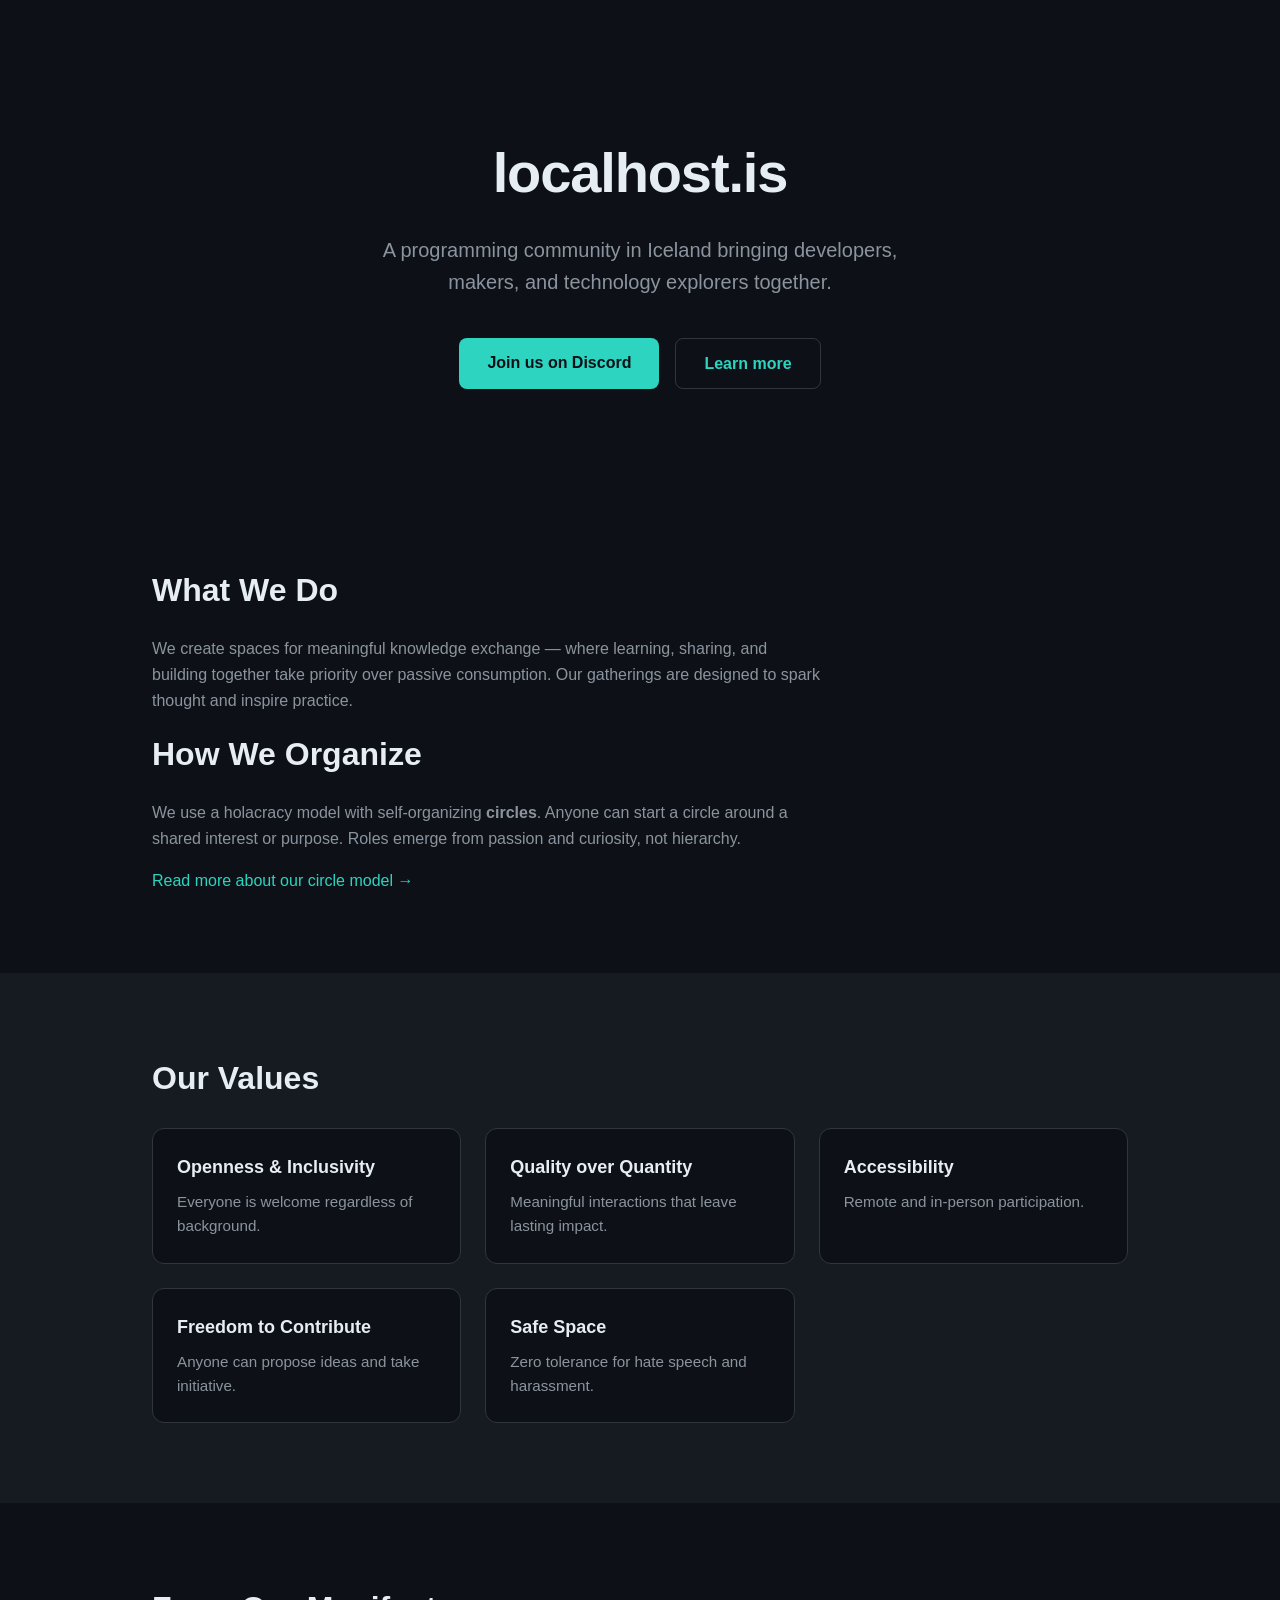
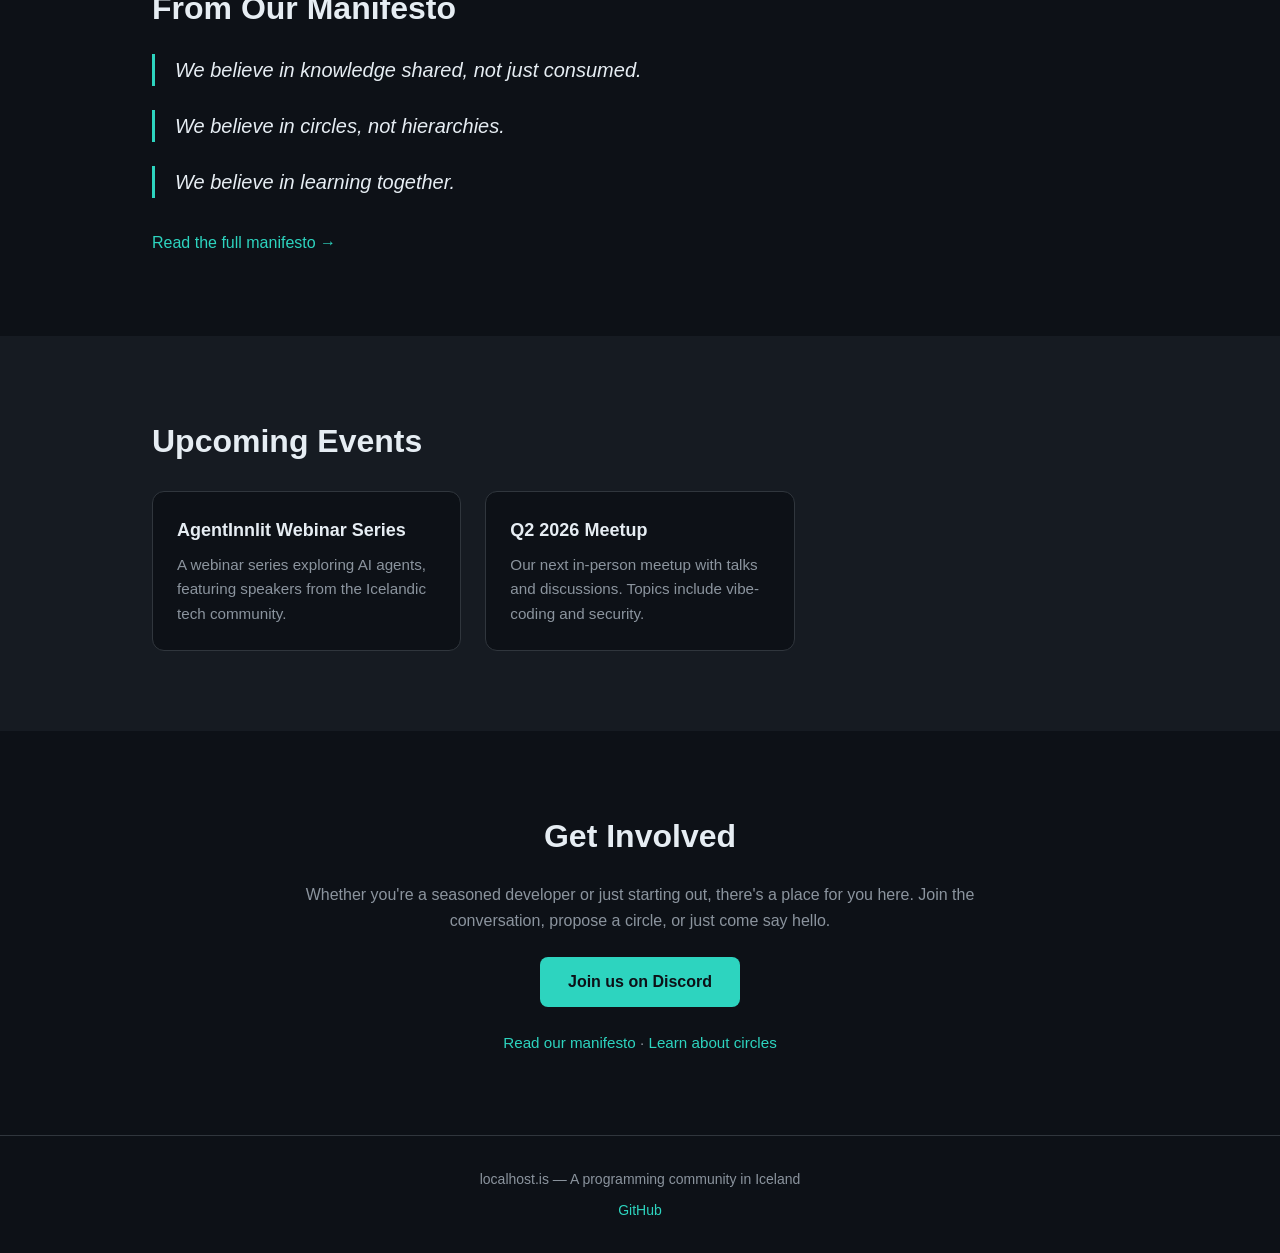
==== site/index.html @ b1ea74cc "Add landing page website in site/ directory Plain HTML + CSS landing page for the localhost.is commu" ====
<!DOCTYPE html>
<html lang="en">
<head>
  <meta charset="UTF-8">
  <meta name="viewport" content="width=device-width, initial-scale=1.0">
  <title>localhost.is — A programming community in Iceland</title>
  <meta name="description" content="A programming community in Iceland bringing developers, makers, and technology explorers together.">
  <link rel="stylesheet" href="style.css">
</head>
<body>

  <!-- ============ HERO ============ -->
  <header class="hero">
    <div class="container">
      <h1>localhost.is</h1>
      <p class="tagline">A programming community in Iceland bringing developers, makers, and technology explorers together.</p>
      <div class="hero-actions">
        <a href="https://discord.gg/PZ6g9e8a" class="btn btn-primary">Join us on Discord</a>
        <a href="#about" class="btn btn-secondary">Learn more</a>
      </div>
    </div>
  </header>

  <main>

    <!-- ============ ABOUT ============ -->
    <section id="about" class="section">
      <div class="container">
        <h2>What We Do</h2>
        <p>We create spaces for meaningful knowledge exchange — where learning, sharing, and building together take priority over passive consumption. Our gatherings are designed to spark thought and inspire practice.</p>

        <h2>How We Organize</h2>
        <p>We use a holacracy model with self-organizing <strong>circles</strong>. Anyone can start a circle around a shared interest or purpose. Roles emerge from passion and curiosity, not hierarchy.</p>
        <p><a href="circles.html">Read more about our circle model &rarr;</a></p>
      </div>
    </section>

    <!-- ============ VALUES ============ -->
    <section id="values" class="section section-alt">
      <div class="container">
        <h2>Our Values</h2>
        <div class="card-grid">
          <div class="card">
            <h3>Openness &amp; Inclusivity</h3>
            <p>Everyone is welcome regardless of background.</p>
          </div>
          <div class="card">
            <h3>Quality over Quantity</h3>
            <p>Meaningful interactions that leave lasting impact.</p>
          </div>
          <div class="card">
            <h3>Accessibility</h3>
            <p>Remote and in-person participation.</p>
          </div>
          <div class="card">
            <h3>Freedom to Contribute</h3>
            <p>Anyone can propose ideas and take initiative.</p>
          </div>
          <div class="card">
            <h3>Safe Space</h3>
            <p>Zero tolerance for hate speech and harassment.</p>
          </div>
        </div>
      </div>
    </section>

    <!-- ============ MANIFESTO ============ -->
    <section id="manifesto" class="section">
      <div class="container">
        <h2>From Our Manifesto</h2>
        <div class="quotes">
          <blockquote>We believe in knowledge shared, not just consumed.</blockquote>
          <blockquote>We believe in circles, not hierarchies.</blockquote>
          <blockquote>We believe in learning together.</blockquote>
        </div>
        <p><a href="manifesto.html">Read the full manifesto &rarr;</a></p>
      </div>
    </section>

    <!-- ============ EVENTS ============ -->
    <section id="events" class="section section-alt">
      <div class="container">
        <h2>Upcoming Events</h2>
        <!--
          HOW TO ADD AN EVENT:
          Copy one of the <div class="card"> blocks below, fill in the details,
          and place it inside the <div class="card-grid">.

          HOW TO REMOVE AN EVENT:
          Delete the entire <div class="card">...</div> block for that event.
        -->
        <div class="card-grid">
          <div class="card">
            <h3>AgentInnlit Webinar Series</h3>
            <p>A webinar series exploring AI agents, featuring speakers from the Icelandic tech community.</p>
          </div>
          <div class="card">
            <h3>Q2 2026 Meetup</h3>
            <p>Our next in-person meetup with talks and discussions. Topics include vibe-coding and security.</p>
          </div>
        </div>
      </div>
    </section>

    <!-- ============ GET INVOLVED ============ -->
    <section id="get-involved" class="section">
      <div class="container">
        <h2>Get Involved</h2>
        <p>Whether you're a seasoned developer or just starting out, there's a place for you here. Join the conversation, propose a circle, or just come say hello.</p>
        <div class="hero-actions">
          <a href="https://discord.gg/PZ6g9e8a" class="btn btn-primary">Join us on Discord</a>
        </div>
        <p class="secondary-links">
          <a href="manifesto.html">Read our manifesto</a>
          &middot;
          <a href="circles.html">Learn about circles</a>
        </p>
      </div>
    </section>

  </main>

  <!-- ============ FOOTER ============ -->
  <footer class="footer">
    <div class="container">
      <p>localhost.is &mdash; A programming community in Iceland</p>
      <p><a href="https://github.com/koddsson/localhost.is">GitHub</a></p>
    </div>
  </footer>

</body>
</html>
---- site/style.css ----
/* ============ RESET & BASE ============ */

*,
*::before,
*::after {
  margin: 0;
  padding: 0;
  box-sizing: border-box;
}

:root {
  --bg: #0d1117;
  --bg-alt: #161b22;
  --text: #e6edf3;
  --text-muted: #8b949e;
  --accent: #2dd4bf;
  --accent-hover: #5eead4;
  --border: #30363d;
}

html {
  scroll-behavior: smooth;
}

body {
  font-family: -apple-system, BlinkMacSystemFont, "Segoe UI", Helvetica, Arial, sans-serif, "Apple Color Emoji", "Segoe UI Emoji";
  background: var(--bg);
  color: var(--text);
  line-height: 1.6;
}

a {
  color: var(--accent);
  text-decoration: none;
}

a:hover {
  color: var(--accent-hover);
  text-decoration: underline;
}

/* ============ LAYOUT ============ */

.container {
  max-width: 64rem;
  margin: 0 auto;
  padding: 0 1.5rem;
}

.section {
  padding: 5rem 0;
}

.section-alt {
  background: var(--bg-alt);
}

/* ============ HERO ============ */

.hero {
  padding: 8rem 0 6rem;
  text-align: center;
}

.hero h1 {
  font-size: 3.5rem;
  font-weight: 800;
  letter-spacing: -0.02em;
  margin-bottom: 1rem;
}

.tagline {
  font-size: 1.25rem;
  color: var(--text-muted);
  max-width: 36rem;
  margin: 0 auto 2.5rem;
}

.hero-actions {
  display: flex;
  gap: 1rem;
  justify-content: center;
  flex-wrap: wrap;
}

/* ============ BUTTONS ============ */

.btn {
  display: inline-block;
  padding: 0.75rem 1.75rem;
  border-radius: 0.5rem;
  font-size: 1rem;
  font-weight: 600;
  text-decoration: none;
  transition: background 0.15s, color 0.15s;
}

.btn:hover {
  text-decoration: none;
}

.btn-primary {
  background: var(--accent);
  color: var(--bg);
}

.btn-primary:hover {
  background: var(--accent-hover);
  color: var(--bg);
}

.btn-secondary {
  background: transparent;
  color: var(--accent);
  border: 1px solid var(--border);
}

.btn-secondary:hover {
  background: var(--bg-alt);
  color: var(--accent-hover);
}

/* ============ TYPOGRAPHY ============ */

.section h2 {
  font-size: 2rem;
  font-weight: 700;
  margin-bottom: 1.25rem;
}

.section p {
  color: var(--text-muted);
  max-width: 42rem;
  margin-bottom: 1rem;
}

.section p:last-child {
  margin-bottom: 0;
}

/* ============ CARD GRID ============ */

.card-grid {
  display: grid;
  grid-template-columns: repeat(auto-fill, minmax(16rem, 1fr));
  gap: 1.5rem;
  margin-top: 1.5rem;
}

.card {
  background: var(--bg);
  border: 1px solid var(--border);
  border-radius: 0.75rem;
  padding: 1.5rem;
}

.section-alt .card {
  background: var(--bg);
}

.card h3 {
  font-size: 1.125rem;
  font-weight: 600;
  margin-bottom: 0.5rem;
  color: var(--text);
}

.card p {
  font-size: 0.95rem;
  color: var(--text-muted);
}

/* ============ QUOTES ============ */

.quotes {
  display: flex;
  flex-direction: column;
  gap: 1.5rem;
  margin-bottom: 2rem;
}

blockquote {
  font-size: 1.25rem;
  font-style: italic;
  color: var(--text);
  border-left: 3px solid var(--accent);
  padding-left: 1.25rem;
}

/* ============ SECONDARY LINKS ============ */

.secondary-links {
  margin-top: 1.5rem;
  font-size: 0.95rem;
}

/* ============ GET INVOLVED ============ */

#get-involved {
  text-align: center;
}

#get-involved p {
  margin-left: auto;
  margin-right: auto;
}

#get-involved .hero-actions {
  margin-top: 1.5rem;
}

/* ============ FOOTER ============ */

.footer {
  border-top: 1px solid var(--border);
  padding: 2rem 0;
  text-align: center;
}

.footer p {
  color: var(--text-muted);
  font-size: 0.875rem;
  margin-bottom: 0.5rem;
}

.footer p:last-child {
  margin-bottom: 0;
}

/* ============ SUBPAGE HEADER ============ */

.page-header {
  padding: 3rem 0 2rem;
  border-bottom: 1px solid var(--border);
}

.page-header h1 {
  font-size: 2.5rem;
  font-weight: 800;
  letter-spacing: -0.02em;
}

.back-link {
  display: inline-block;
  font-size: 0.875rem;
  margin-bottom: 1rem;
}

/* ============ PROSE ============ */

.prose {
  max-width: 42rem;
}

.prose h2 {
  font-size: 1.5rem;
  font-weight: 700;
  margin-top: 2.5rem;
  margin-bottom: 0.75rem;
}

.prose h2:first-child {
  margin-top: 0;
}

.prose p {
  color: var(--text-muted);
  margin-bottom: 1rem;
}

.prose ul,
.prose ol {
  color: var(--text-muted);
  padding-left: 1.5rem;
  margin-bottom: 1rem;
}

.prose li {
  margin-bottom: 0.5rem;
}

.prose blockquote {
  margin-top: 1.5rem;
  font-size: 1rem;
  font-style: normal;
}

/* ============ RESPONSIVE ============ */

@media (max-width: 640px) {
  .hero {
    padding: 5rem 0 4rem;
  }

  .hero h1 {
    font-size: 2.5rem;
  }

  .tagline {
    font-size: 1.1rem;
  }

  .section {
    padding: 3.5rem 0;
  }

  .section h2 {
    font-size: 1.5rem;
  }

  blockquote {
    font-size: 1.1rem;
  }
}
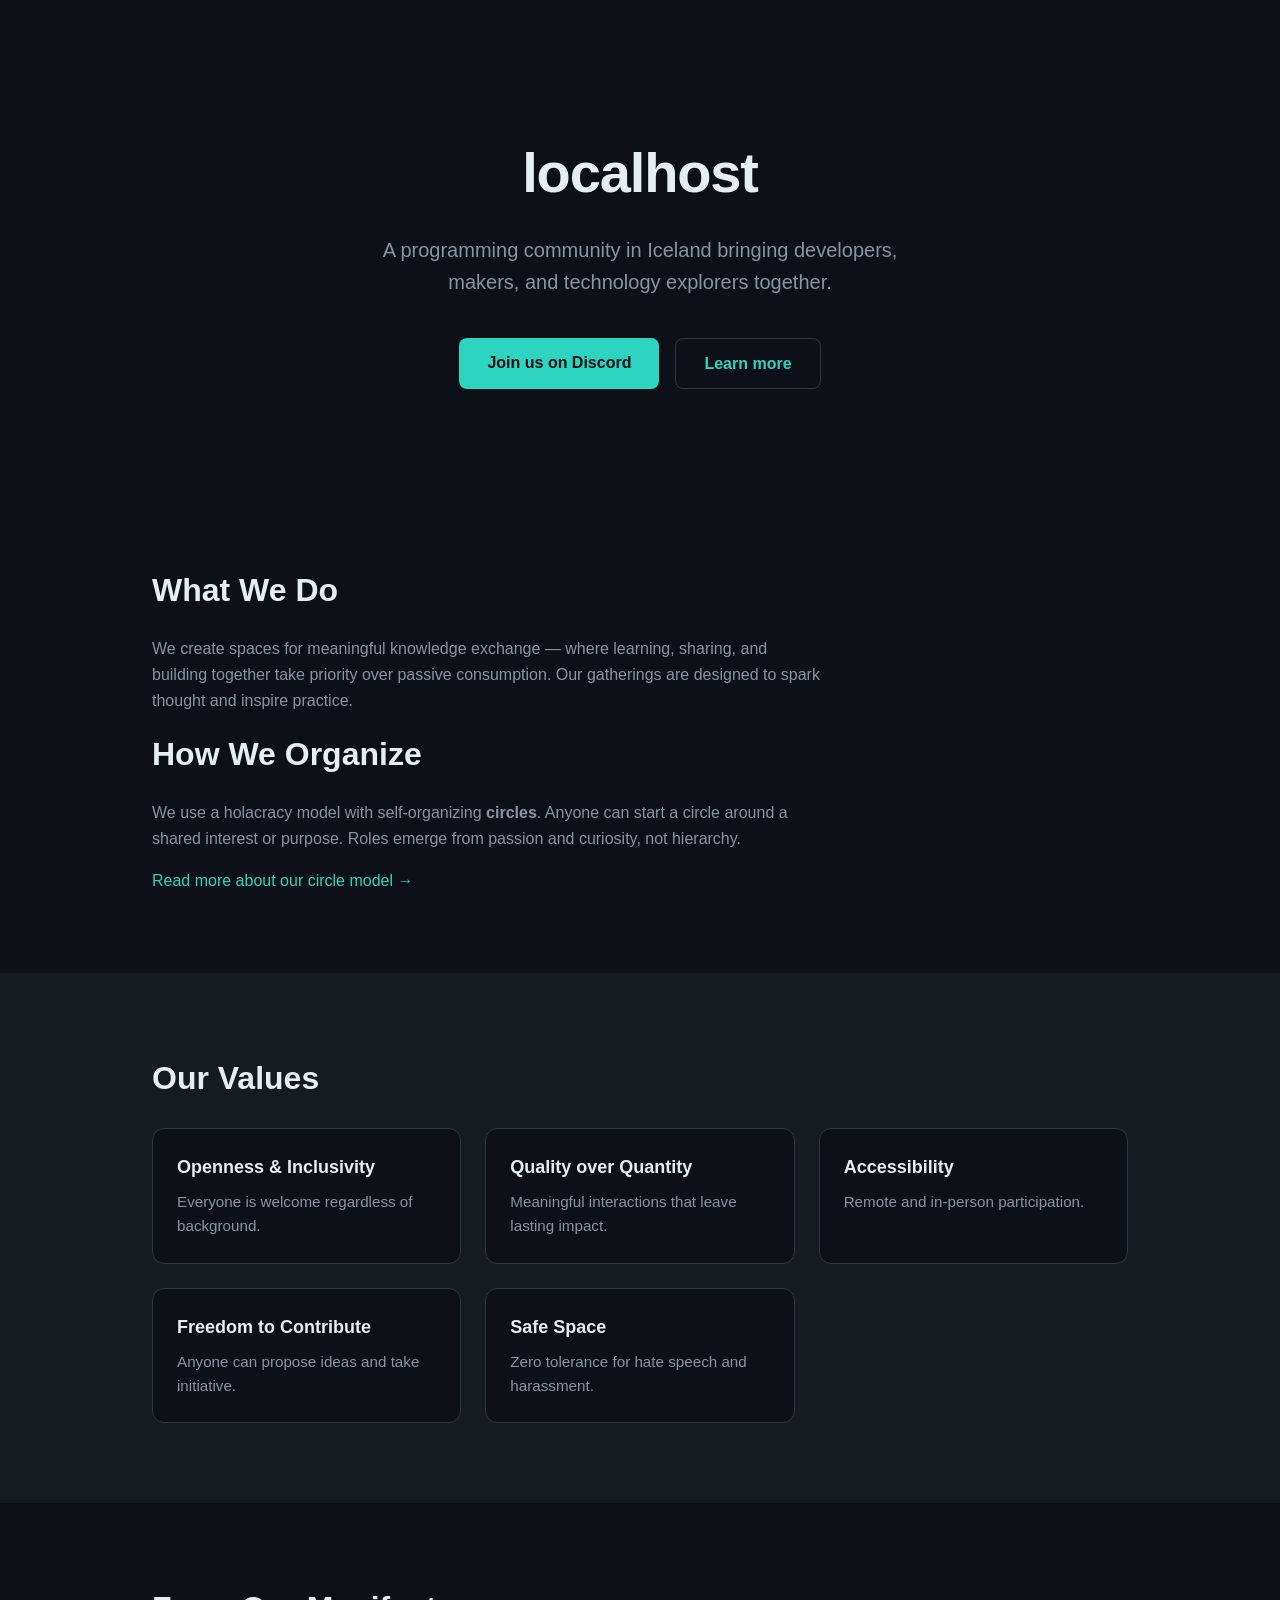
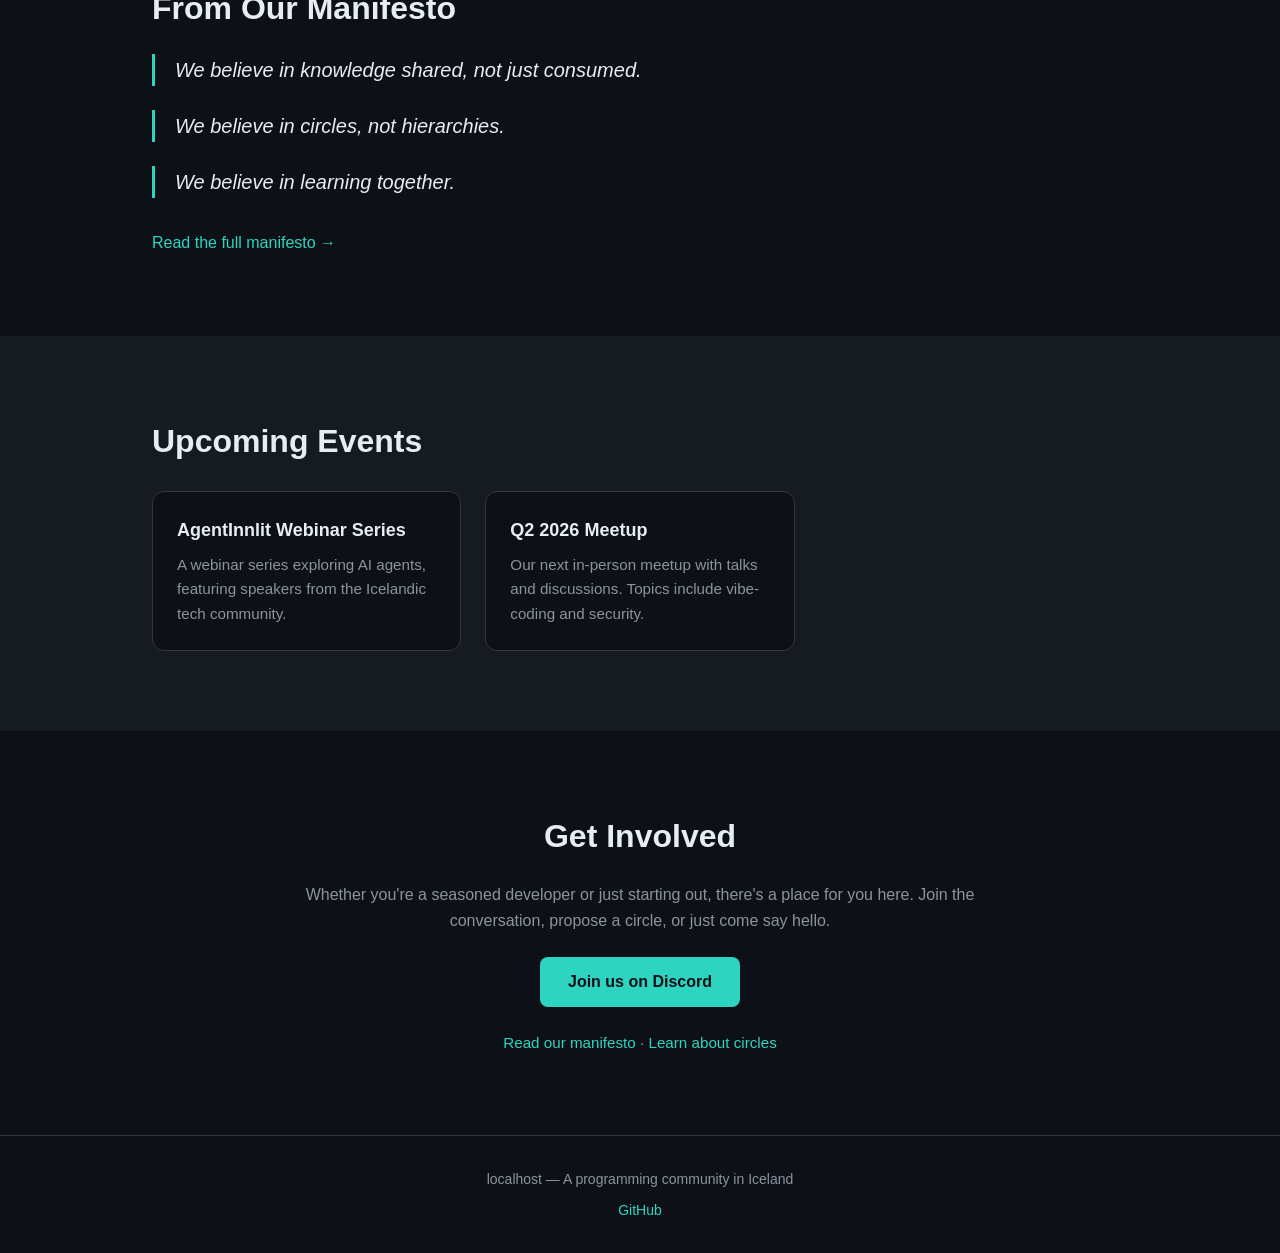
==== commit cbd310a1: "Rename localhost.is to localhost across the site The domain isn't locked down yet, so use the plain " ====
--- a/site/index.html
+++ b/site/index.html
@@ -3,7 +3,7 @@
 <head>
   <meta charset="UTF-8">
   <meta name="viewport" content="width=device-width, initial-scale=1.0">
-  <title>localhost.is — A programming community in Iceland</title>
+  <title>localhost — A programming community in Iceland</title>
   <meta name="description" content="A programming community in Iceland bringing developers, makers, and technology explorers together.">
   <link rel="stylesheet" href="style.css">
 </head>
@@ -12,7 +12,7 @@
   <!-- ============ HERO ============ -->
   <header class="hero">
     <div class="container">
-      <h1>localhost.is</h1>
+      <h1>localhost</h1>
       <p class="tagline">A programming community in Iceland bringing developers, makers, and technology explorers together.</p>
       <div class="hero-actions">
         <a href="https://discord.gg/PZ6g9e8a" class="btn btn-primary">Join us on Discord</a>
@@ -123,8 +123,8 @@
   <!-- ============ FOOTER ============ -->
   <footer class="footer">
     <div class="container">
-      <p>localhost.is &mdash; A programming community in Iceland</p>
-      <p><a href="https://github.com/koddsson/localhost.is">GitHub</a></p>
+      <p>localhost &mdash; A programming community in Iceland</p>
+      <p><a href="https://github.com/koddsson/localhost">GitHub</a></p>
     </div>
   </footer>
 
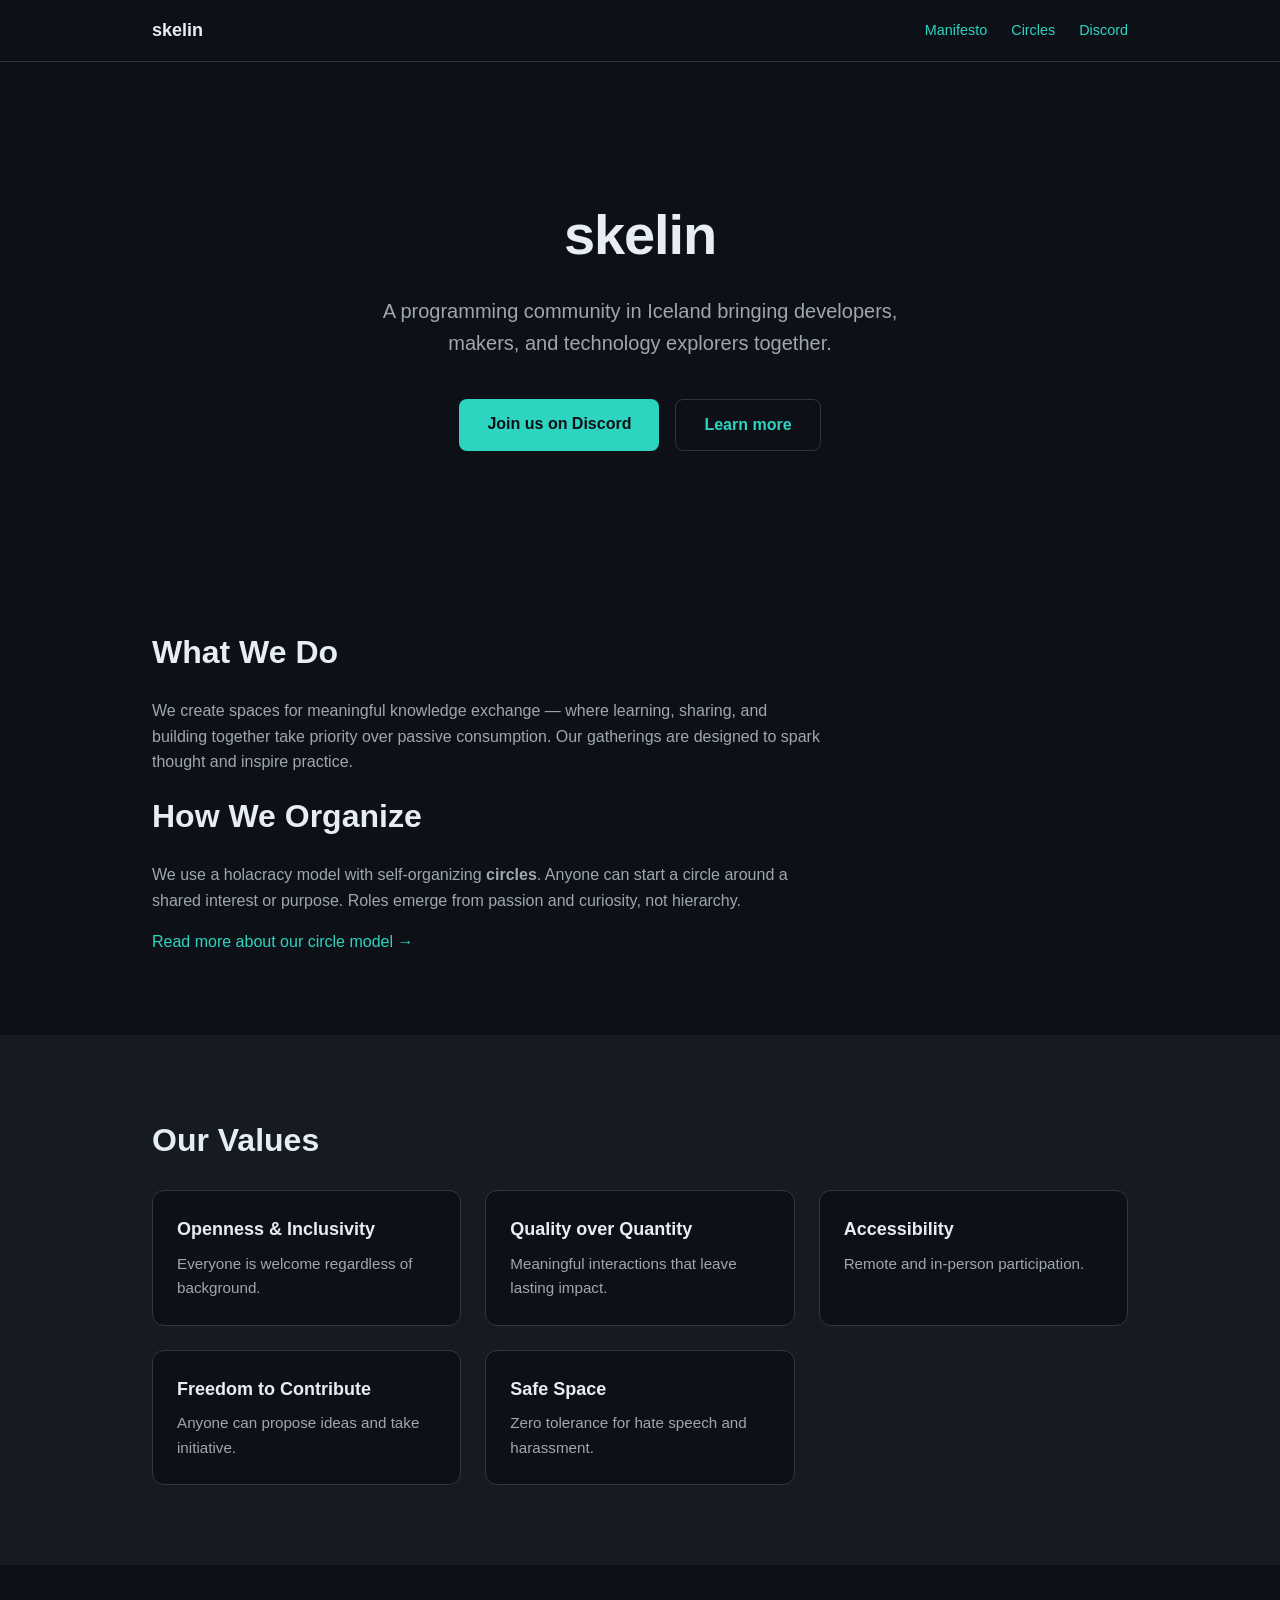
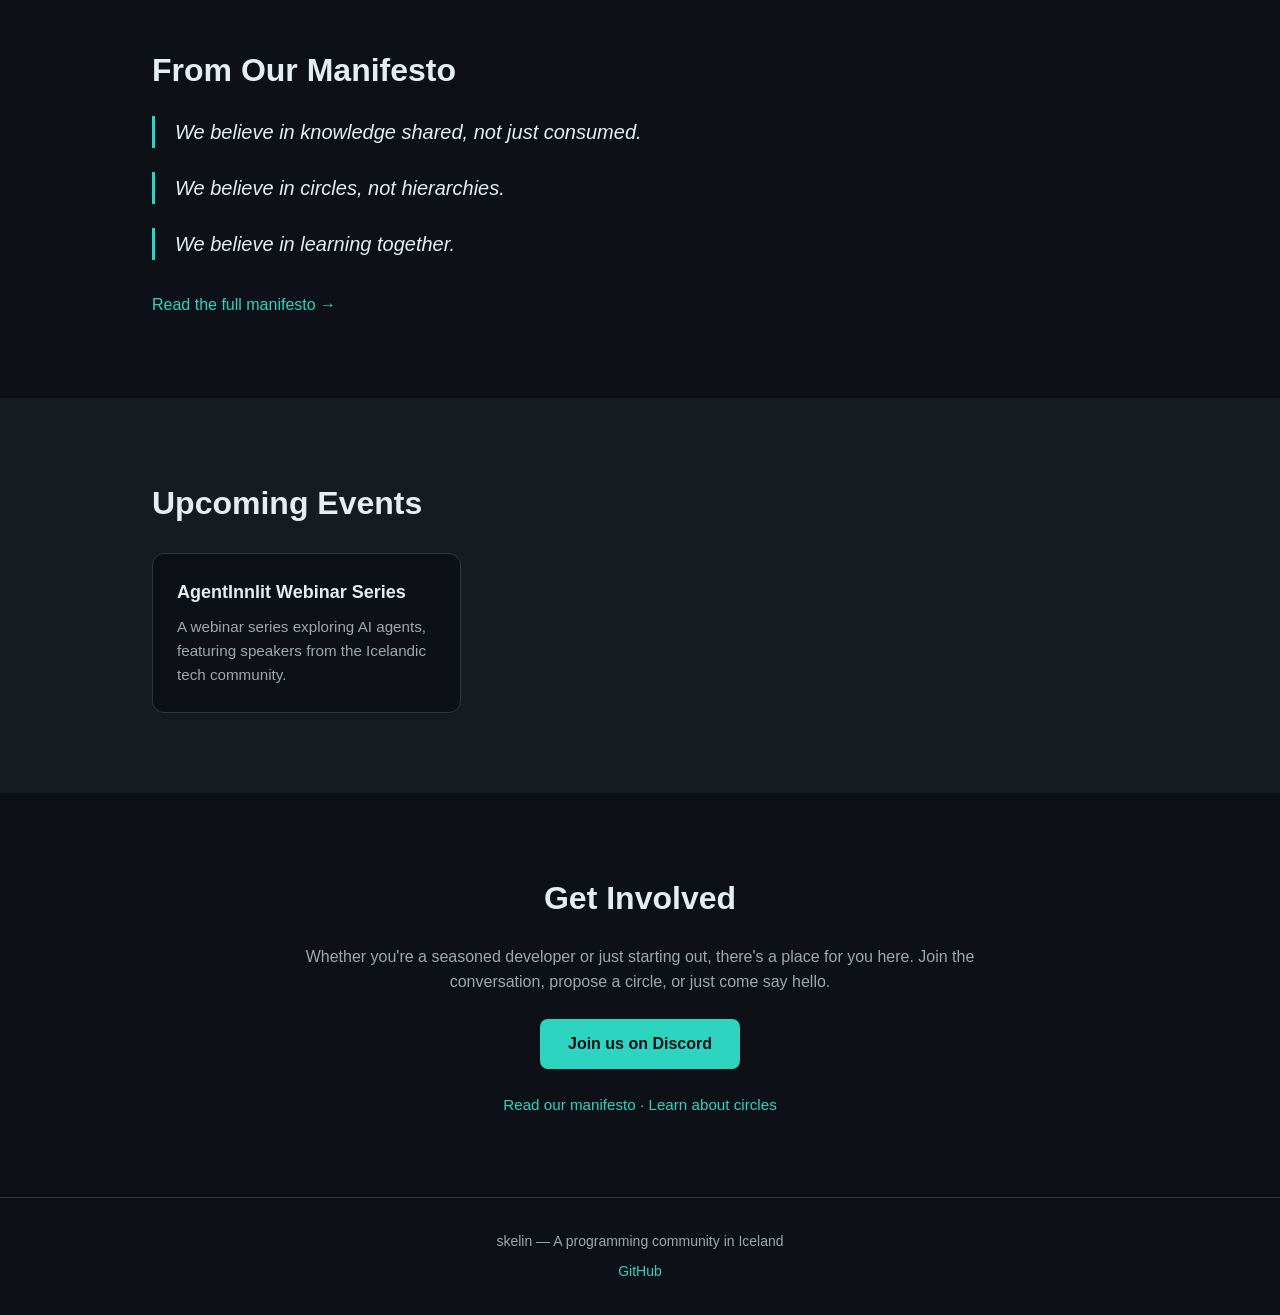
==== commit 8ddebbf3: "Initial commit — skelin.io public website Co-Authored-By: Claude Opus 4.6 (1M context) <noreply@anth" ====
--- a/site/index.html
+++ b/site/index.html
@@ -3,25 +3,43 @@
 <head>
   <meta charset="UTF-8">
   <meta name="viewport" content="width=device-width, initial-scale=1.0">
-  <title>localhost — A programming community in Iceland</title>
+  <title>skelin — A programming community in Iceland</title>
   <meta name="description" content="A programming community in Iceland bringing developers, makers, and technology explorers together.">
   <link rel="stylesheet" href="style.css">
+  <link rel="icon" href="data:image/svg+xml,<svg xmlns='http://www.w3.org/2000/svg' viewBox='0 0 100 100'><rect fill='%232dd4bf' width='100' height='100' rx='20'/><text x='50' y='72' text-anchor='middle' fill='%230d1117' font-size='70' font-weight='bold' font-family='system-ui'>s</text></svg>">
+  <meta property="og:title" content="skelin — A programming community in Iceland">
+  <meta property="og:description" content="A programming community in Iceland bringing developers, makers, and technology explorers together.">
+  <meta property="og:type" content="website">
+  <meta property="og:url" content="https://skelin.io">
 </head>
 <body>
+
+  <a href="#main" class="skip-link">Skip to content</a>
+
+  <nav class="site-nav">
+    <div class="container nav-inner">
+      <a href="index.html" class="nav-brand">skelin</a>
+      <div class="nav-links">
+        <a href="manifesto.html">Manifesto</a>
+        <a href="circles.html">Circles</a>
+        <a href="https://discord.gg/WXKpuH4v9B">Discord</a>
+      </div>
+    </div>
+  </nav>
 
   <!-- ============ HERO ============ -->
   <header class="hero">
     <div class="container">
-      <h1>localhost</h1>
+      <h1>skelin</h1>
       <p class="tagline">A programming community in Iceland bringing developers, makers, and technology explorers together.</p>
       <div class="hero-actions">
-        <a href="https://discord.gg/PZ6g9e8a" class="btn btn-primary">Join us on Discord</a>
+        <a href="https://discord.gg/WXKpuH4v9B" class="btn btn-primary">Join us on Discord</a>
         <a href="#about" class="btn btn-secondary">Learn more</a>
       </div>
     </div>
   </header>
 
-  <main>
+  <main id="main">
 
     <!-- ============ ABOUT ============ -->
     <section id="about" class="section">
@@ -81,24 +99,43 @@
     <section id="events" class="section section-alt">
       <div class="container">
         <h2>Upcoming Events</h2>
-        <!--
-          HOW TO ADD AN EVENT:
-          Copy one of the <div class="card"> blocks below, fill in the details,
-          and place it inside the <div class="card-grid">.
-
-          HOW TO REMOVE AN EVENT:
-          Delete the entire <div class="card">...</div> block for that event.
-        -->
-        <div class="card-grid">
-          <div class="card">
-            <h3>AgentInnlit Webinar Series</h3>
-            <p>A webinar series exploring AI agents, featuring speakers from the Icelandic tech community.</p>
-          </div>
-          <div class="card">
-            <h3>Q2 2026 Meetup</h3>
-            <p>Our next in-person meetup with talks and discussions. Topics include vibe-coding and security.</p>
-          </div>
-        </div>
+        <div id="events-grid" class="card-grid"></div>
+        <p id="events-empty" hidden>No upcoming events right now. Check back soon!</p>
+        <script>
+          fetch('events.json')
+            .then(function (r) { return r.json(); })
+            .then(function (events) {
+              var now = new Date();
+              now.setHours(0, 0, 0, 0);
+              var upcoming = events.filter(function (e) {
+                return !e.date || new Date(e.date + 'T23:59:59') >= now;
+              });
+              var grid = document.getElementById('events-grid');
+              if (!upcoming.length) {
+                document.getElementById('events-empty').hidden = false;
+                return;
+              }
+              upcoming.forEach(function (e) {
+                var card = document.createElement('div');
+                card.className = 'card';
+                var h3 = document.createElement('h3');
+                h3.textContent = e.title;
+                card.appendChild(h3);
+                var p = document.createElement('p');
+                p.textContent = e.description;
+                card.appendChild(p);
+                if (e.date) {
+                  var d = document.createElement('p');
+                  d.className = 'event-date';
+                  d.textContent = new Date(e.date + 'T00:00:00').toLocaleDateString(undefined, {
+                    year: 'numeric', month: 'long', day: 'numeric'
+                  });
+                  card.appendChild(d);
+                }
+                grid.appendChild(card);
+              });
+            });
+        </script>
       </div>
     </section>
 
@@ -108,7 +145,7 @@
         <h2>Get Involved</h2>
         <p>Whether you're a seasoned developer or just starting out, there's a place for you here. Join the conversation, propose a circle, or just come say hello.</p>
         <div class="hero-actions">
-          <a href="https://discord.gg/PZ6g9e8a" class="btn btn-primary">Join us on Discord</a>
+          <a href="https://discord.gg/WXKpuH4v9B" class="btn btn-primary">Join us on Discord</a>
         </div>
         <p class="secondary-links">
           <a href="manifesto.html">Read our manifesto</a>
@@ -123,8 +160,8 @@
   <!-- ============ FOOTER ============ -->
   <footer class="footer">
     <div class="container">
-      <p>localhost &mdash; A programming community in Iceland</p>
-      <p><a href="https://github.com/koddsson/localhost">GitHub</a></p>
+      <p>skelin &mdash; A programming community in Iceland</p>
+      <p><a href="https://github.com/skelin-hq/skelin.io">GitHub</a></p>
     </div>
   </footer>
 
--- a/site/style.css
+++ b/site/style.css
@@ -12,7 +12,7 @@
   --bg: #0d1117;
   --bg-alt: #161b22;
   --text: #e6edf3;
-  --text-muted: #8b949e;
+  --text-muted: #9ea7b0;
   --accent: #2dd4bf;
   --accent-hover: #5eead4;
   --border: #30363d;
@@ -53,6 +53,35 @@
 
 .section-alt {
   background: var(--bg-alt);
+}
+
+/* ============ NAV ============ */
+
+.site-nav {
+  padding: 1rem 0;
+  border-bottom: 1px solid var(--border);
+}
+
+.nav-inner {
+  display: flex;
+  align-items: center;
+  justify-content: space-between;
+}
+
+.nav-brand {
+  font-size: 1.125rem;
+  font-weight: 700;
+  color: var(--text);
+}
+
+.nav-brand:hover {
+  color: var(--accent);
+}
+
+.nav-links {
+  display: flex;
+  gap: 1.5rem;
+  font-size: 0.9rem;
 }
 
 /* ============ HERO ============ */
@@ -99,6 +128,17 @@
   text-decoration: none;
 }
 
+.btn:focus-visible {
+  outline: 2px solid var(--accent);
+  outline-offset: 2px;
+}
+
+a:focus-visible {
+  outline: 2px solid var(--accent);
+  outline-offset: 2px;
+  border-radius: 2px;
+}
+
 .btn-primary {
   background: var(--accent);
   color: var(--bg);
@@ -148,7 +188,7 @@
 }
 
 .card {
-  background: var(--bg);
+  background: var(--bg-alt);
   border: 1px solid var(--border);
   border-radius: 0.75rem;
   padding: 1.5rem;
@@ -156,6 +196,26 @@
 
 .section-alt .card {
   background: var(--bg);
+}
+
+/* ============ SKIP TO CONTENT ============ */
+
+.skip-link {
+  position: absolute;
+  top: -100%;
+  left: 1rem;
+  background: var(--accent);
+  color: var(--bg);
+  padding: 0.5rem 1rem;
+  border-radius: 0.25rem;
+  font-weight: 600;
+  z-index: 100;
+}
+
+.skip-link:focus {
+  top: 1rem;
+  color: var(--bg);
+  text-decoration: none;
 }
 
 .card h3 {
@@ -285,6 +345,18 @@
   font-style: normal;
 }
 
+/* ============ EVENTS ============ */
+
+.event-date {
+  font-size: 0.85rem;
+  color: var(--accent);
+  margin-top: 0.5rem;
+}
+
+#events-empty {
+  color: var(--text-muted);
+}
+
 /* ============ RESPONSIVE ============ */
 
 @media (max-width: 640px) {
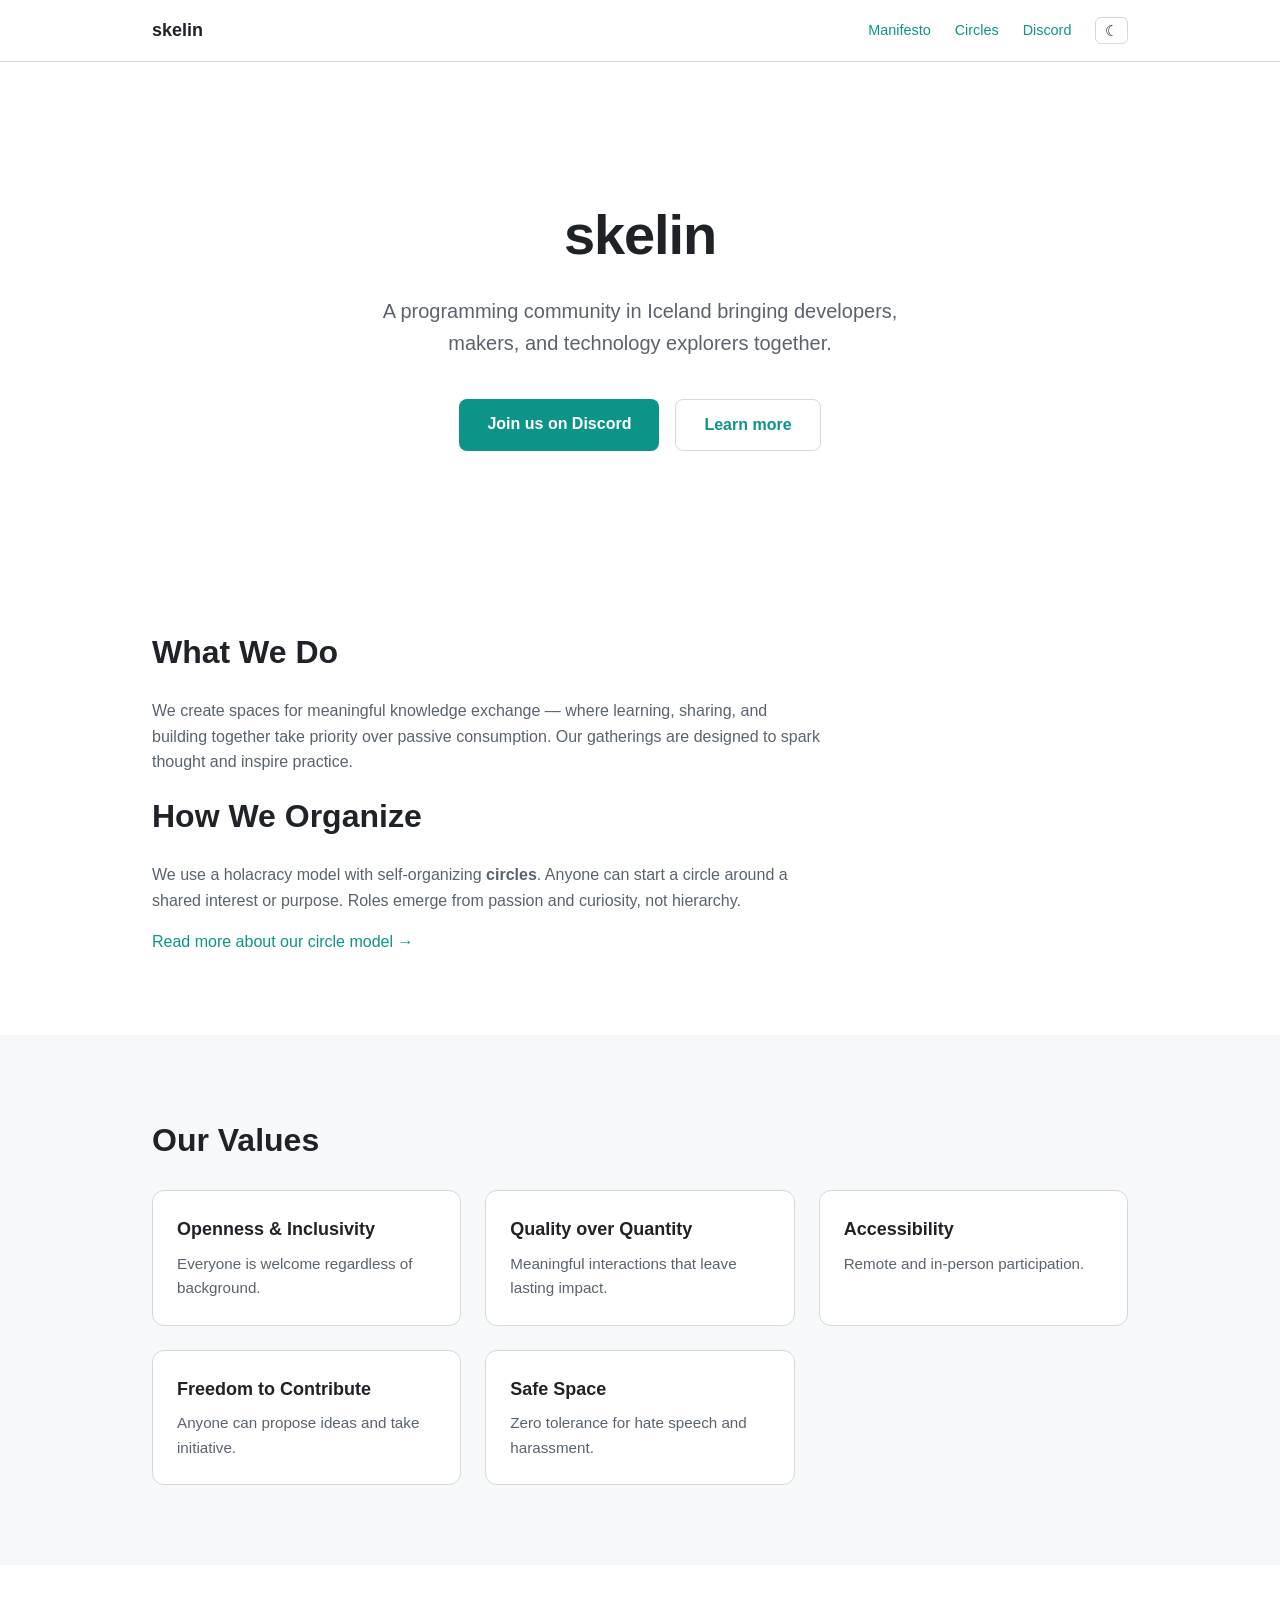
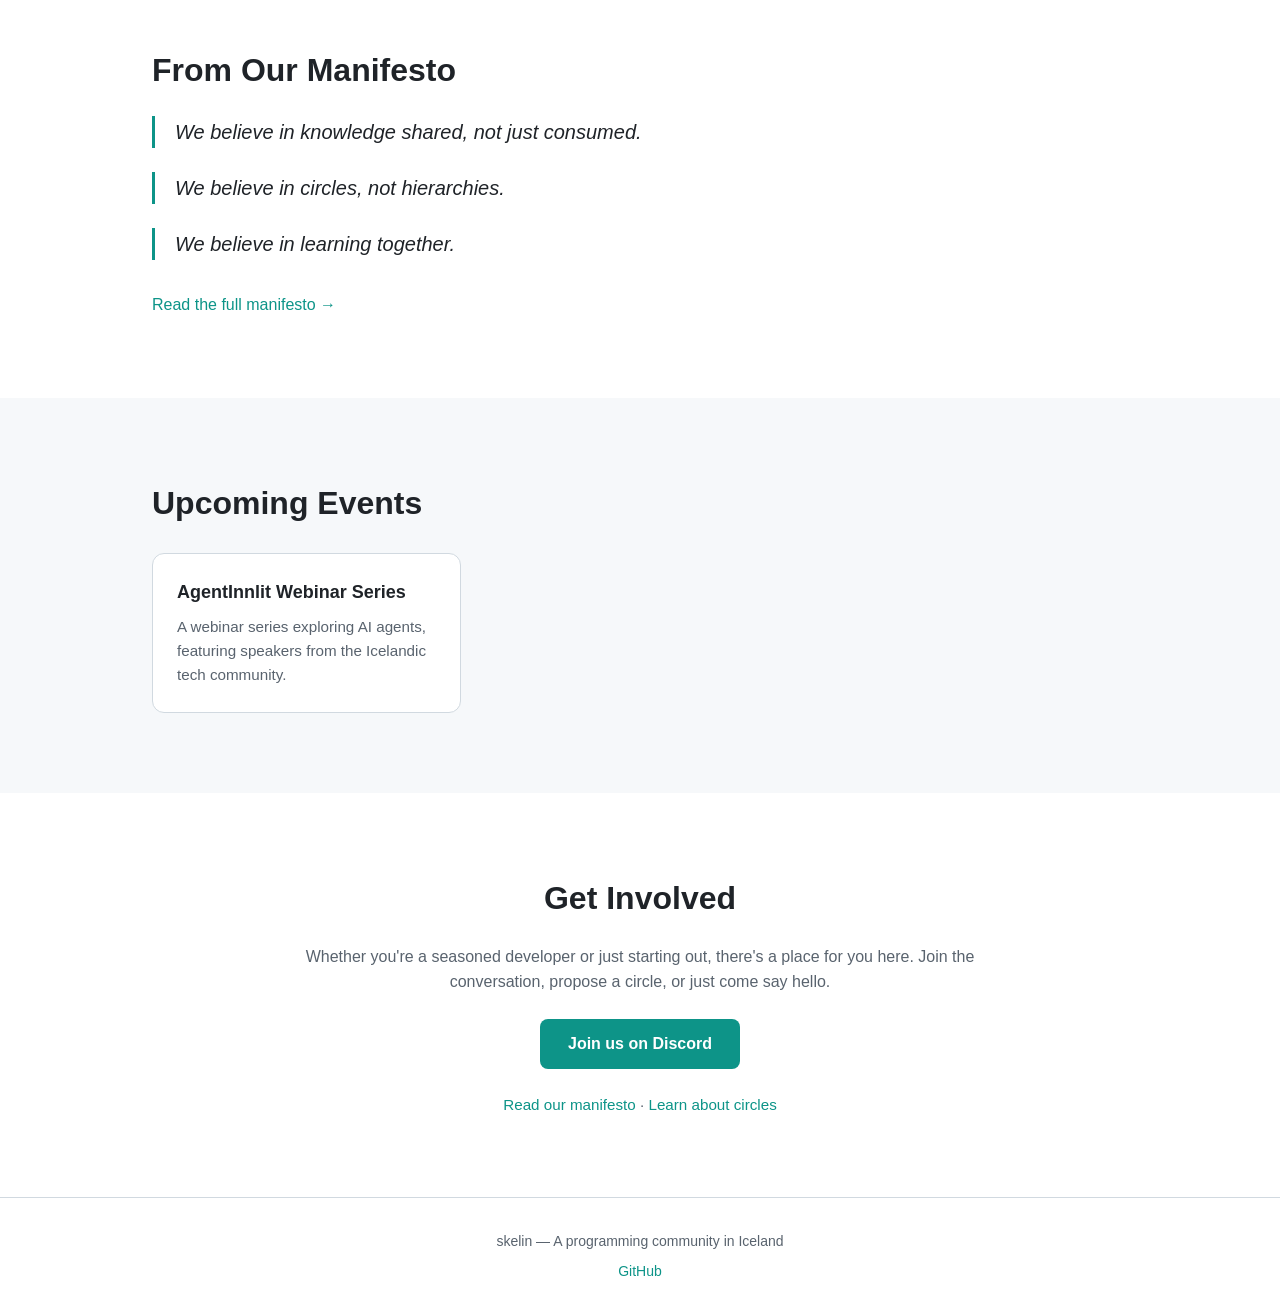
==== commit 5d0eb2fd: "Add light/dark theme support with toggle Restructure the CSS variables in site/style.css so the exis" ====
--- a/site/index.html
+++ b/site/index.html
@@ -5,6 +5,16 @@
   <meta name="viewport" content="width=device-width, initial-scale=1.0">
   <title>skelin — A programming community in Iceland</title>
   <meta name="description" content="A programming community in Iceland bringing developers, makers, and technology explorers together.">
+  <script>
+    (function () {
+      try {
+        var t = localStorage.getItem('theme');
+        if (t === 'dark' || t === 'light') {
+          document.documentElement.setAttribute('data-theme', t);
+        }
+      } catch (e) {}
+    })();
+  </script>
   <link rel="stylesheet" href="style.css">
   <link rel="icon" href="data:image/svg+xml,<svg xmlns='http://www.w3.org/2000/svg' viewBox='0 0 100 100'><rect fill='%232dd4bf' width='100' height='100' rx='20'/><text x='50' y='72' text-anchor='middle' fill='%230d1117' font-size='70' font-weight='bold' font-family='system-ui'>s</text></svg>">
   <meta property="og:title" content="skelin — A programming community in Iceland">
@@ -23,6 +33,10 @@
         <a href="manifesto.html">Manifesto</a>
         <a href="circles.html">Circles</a>
         <a href="https://discord.gg/WXKpuH4v9B">Discord</a>
+        <button type="button" class="theme-toggle" data-theme-toggle aria-label="Toggle color theme" title="Toggle color theme">
+          <span class="icon-sun" aria-hidden="true">☀</span>
+          <span class="icon-moon" aria-hidden="true">☾</span>
+        </button>
       </div>
     </div>
   </nav>
@@ -165,5 +179,7 @@
     </div>
   </footer>
 
+  <script src="theme.js" defer></script>
+
 </body>
 </html>
--- a/site/style.css
+++ b/site/style.css
@@ -9,6 +9,41 @@
 }
 
 :root {
+  color-scheme: light dark;
+
+  /* Light palette (default) */
+  --bg: #ffffff;
+  --bg-alt: #f6f8fa;
+  --text: #1f2328;
+  --text-muted: #59636e;
+  --accent: #0d9488;
+  --accent-hover: #0f766e;
+  --border: #d1d9e0;
+}
+
+@media (prefers-color-scheme: dark) {
+  :root {
+    --bg: #0d1117;
+    --bg-alt: #161b22;
+    --text: #e6edf3;
+    --text-muted: #9ea7b0;
+    --accent: #2dd4bf;
+    --accent-hover: #5eead4;
+    --border: #30363d;
+  }
+}
+
+:root[data-theme="light"] {
+  --bg: #ffffff;
+  --bg-alt: #f6f8fa;
+  --text: #1f2328;
+  --text-muted: #59636e;
+  --accent: #0d9488;
+  --accent-hover: #0f766e;
+  --border: #d1d9e0;
+}
+
+:root[data-theme="dark"] {
   --bg: #0d1117;
   --bg-alt: #161b22;
   --text: #e6edf3;
@@ -80,9 +115,49 @@
 
 .nav-links {
   display: flex;
+  align-items: center;
   gap: 1.5rem;
   font-size: 0.9rem;
 }
+
+/* ============ THEME TOGGLE ============ */
+
+.theme-toggle {
+  background: transparent;
+  border: 1px solid var(--border);
+  color: var(--text);
+  border-radius: 0.375rem;
+  padding: 0.3rem 0.55rem;
+  font: inherit;
+  font-size: 0.95rem;
+  line-height: 1;
+  cursor: pointer;
+  transition: border-color 0.15s, color 0.15s;
+}
+
+.theme-toggle:hover {
+  border-color: var(--accent);
+  color: var(--accent);
+}
+
+.theme-toggle:focus-visible {
+  outline: 2px solid var(--accent);
+  outline-offset: 2px;
+}
+
+/* Default (light) shows moon; dark shows sun. */
+.theme-toggle .icon-sun  { display: none; }
+.theme-toggle .icon-moon { display: inline; }
+
+@media (prefers-color-scheme: dark) {
+  :root:not([data-theme]) .theme-toggle .icon-sun  { display: inline; }
+  :root:not([data-theme]) .theme-toggle .icon-moon { display: none; }
+}
+
+:root[data-theme="light"] .theme-toggle .icon-sun  { display: none; }
+:root[data-theme="light"] .theme-toggle .icon-moon { display: inline; }
+:root[data-theme="dark"]  .theme-toggle .icon-sun  { display: inline; }
+:root[data-theme="dark"]  .theme-toggle .icon-moon { display: none; }
 
 /* ============ HERO ============ */
 
